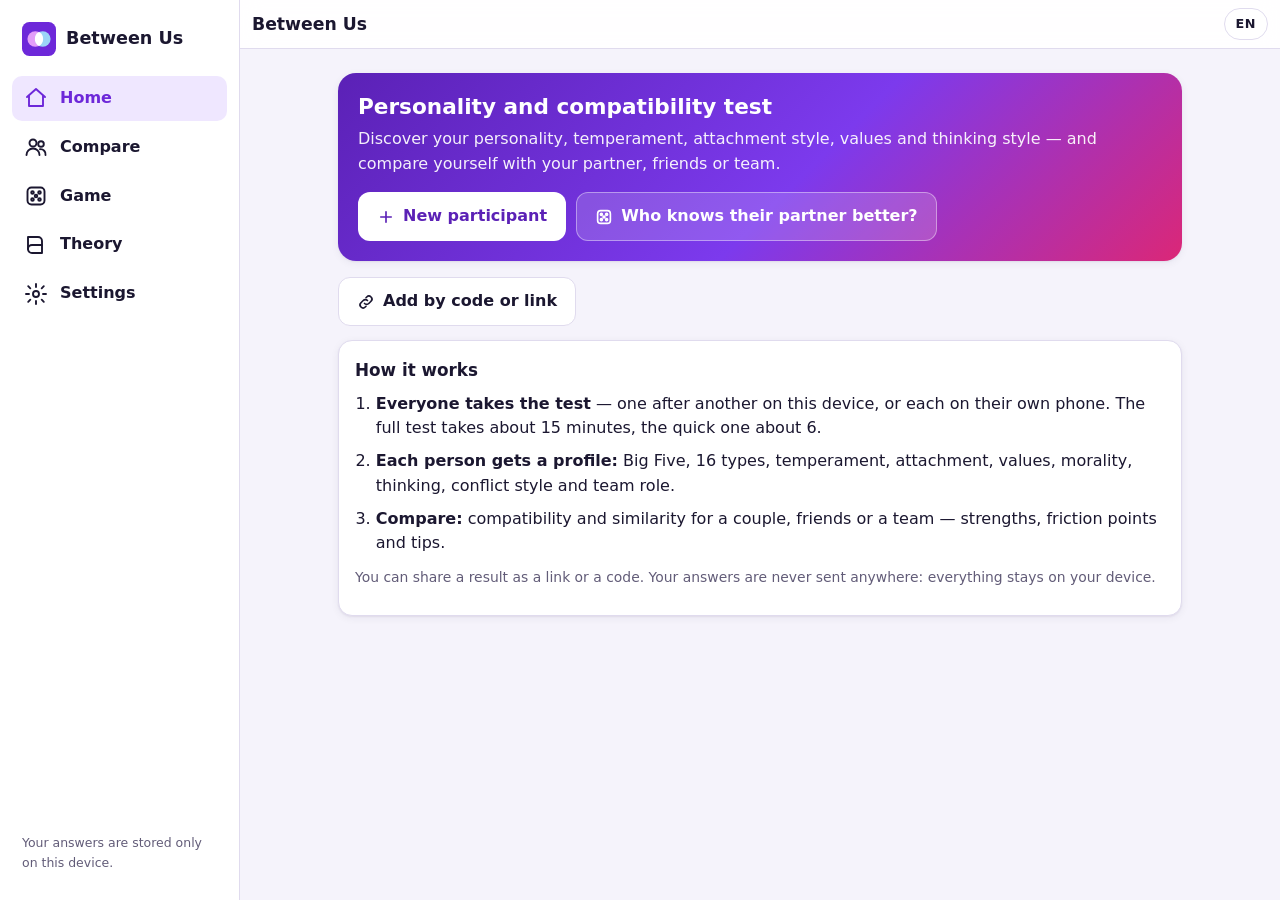
==== index.html @ 442cc82f "Сайт: 8b3381d" ====
<!doctype html>
<html lang="ru">
<head>
<meta charset="utf-8">
<meta name="viewport" content="width=device-width, initial-scale=1, viewport-fit=cover">
<title>Between Us</title>
<meta name="description" content="Personality and compatibility test: Big Five, 16 types, temperament, attachment, values, thinking style. Compare couples, friends and teams.">
<meta name="theme-color" content="#6d28d9">
<meta name="apple-mobile-web-app-capable" content="yes">
<meta name="mobile-web-app-capable" content="yes">
<meta name="apple-mobile-web-app-status-bar-style" content="default">
<meta name="apple-mobile-web-app-title" content="Between Us">
<link rel="manifest" href="manifest.webmanifest">
<link rel="icon" href="icons/icon.svg" type="image/svg+xml">
<link rel="apple-touch-icon" href="icons/apple-touch-icon.png">
<link rel="stylesheet" href="css/app.css?v=dc9acb20cf">
</head>
<body>
<div class="layout">
  <aside class="sidebar" id="sidebar"></aside>
  <div class="main">
    <header class="topbar">
      <button class="icon-btn" id="backBtn" aria-label="Back" hidden>
        <svg viewBox="0 0 24 24"><path d="M15 18l-6-6 6-6"/></svg>
      </button>
      <h1 class="topbar-title" id="title">Between Us</h1>
      <div class="topbar-extra" id="topExtra"></div>
      <button class="lang-btn" id="langBtn" aria-label="Language">··</button>
    </header>
    <main id="view" tabindex="-1"></main>
  </div>
</div>
<nav class="tabbar" id="tabbar"></nav>
<div class="modal" id="modal" hidden>
  <div class="modal-backdrop" data-close></div>
  <div class="modal-card" role="dialog" aria-modal="true">
    <button class="icon-btn modal-close" data-close aria-label="Close">
      <svg viewBox="0 0 24 24"><path d="M6 6l12 12M18 6L6 18"/></svg>
    </button>
    <div class="modal-body" id="modalBody"></div>
  </div>
</div>
<div class="toast" id="toast" role="status" hidden></div>
<script src="js/data.js?v=dc9acb20cf"></script>
<script src="js/engine.js?v=dc9acb20cf"></script>
<script src="js/game-data.js?v=dc9acb20cf"></script>
<script src="js/game.js?v=dc9acb20cf"></script>
<script src="js/strings.js?v=dc9acb20cf"></script>
<script src="js/i18n.js?v=dc9acb20cf"></script>
<script src="js/app.js?v=dc9acb20cf"></script>
</body>
</html>
---- css/app.css ----
:root {
  --bg: #f5f3fb;
  --surface: #ffffff;
  --surface-2: #efecf7;
  --text: #1b1730;
  --muted: #625c78;
  --border: #e0dbee;
  --primary: #6d28d9;
  --primary-2: #a78bfa;
  --primary-soft: #efe7ff;
  --accent: #db2777;
  --ok: #138a4b;
  --ok-soft: #ddf5e7;
  --bad: #c62828;
  --bad-soft: #fde4e4;
  --warn: #9a6400;
  --warn-soft: #fff4d6;
  --heat-l: 88%;
  --heat-bar: 44%;
  --shadow: 0 1px 2px rgba(30, 16, 60, .06), 0 2px 8px rgba(30, 16, 60, .06);
  --radius: 14px;
  --font: system-ui, -apple-system, "Segoe UI", Roboto, "Helvetica Neue", Arial, sans-serif;
  --fs: 16px;
  --sidebar-w: 240px;
  color-scheme: light;
}
:root[data-theme="dark"] {
  --bg: #110f19;
  --surface: #1b1826;
  --surface-2: #252136;
  --text: #ebe8f5;
  --muted: #a39dba;
  --border: #322d47;
  --primary: #a78bfa;
  --primary-2: #7c5cc8;
  --primary-soft: #2a2145;
  --accent: #f472b6;
  --ok: #3ccf7f;
  --ok-soft: #173826;
  --bad: #ff6b6b;
  --bad-soft: #3d1c1f;
  --warn: #f5c451;
  --warn-soft: #3a3016;
  --heat-l: 30%;
  --heat-bar: 55%;
  --shadow: 0 1px 2px rgba(0, 0, 0, .4);
  color-scheme: dark;
}
@media (prefers-color-scheme: dark) {
  :root:not([data-theme="light"]):not([data-theme="dark"]) {
    --bg: #110f19;
    --surface: #1b1826;
    --surface-2: #252136;
    --text: #ebe8f5;
    --muted: #a39dba;
    --border: #322d47;
    --primary: #a78bfa;
    --primary-2: #7c5cc8;
    --primary-soft: #2a2145;
    --accent: #f472b6;
    --ok: #3ccf7f;
    --ok-soft: #173826;
    --bad: #ff6b6b;
    --bad-soft: #3d1c1f;
    --warn: #f5c451;
    --warn-soft: #3a3016;
    --heat-l: 30%;
  --heat-bar: 55%;
    --shadow: 0 1px 2px rgba(0, 0, 0, .4);
    color-scheme: dark;
  }
}

* { box-sizing: border-box; }
[hidden] { display: none !important; }
html { -webkit-text-size-adjust: 100%; }
body { margin: 0; background: var(--bg); color: var(--text); font: 400 var(--fs)/1.55 var(--font); min-height: 100vh; }
a { color: var(--primary); }
button { font: inherit; color: inherit; }
svg { display: block; }
h2 { font-size: 1.25em; margin: 0 0 .6em; line-height: 1.3; }
h3 { font-size: 1.05em; margin: 1.2em 0 .5em; }
h4 { margin: .6em 0 .3em; font-size: .95em; }
p { margin: 0 0 .7em; }
ul, ol { margin: 0 0 .7em; padding-left: 1.25em; }
.muted { color: var(--muted); }
.small { font-size: .87em; }
.center { text-align: center; }
.nowrap { white-space: nowrap; }
.row { display: flex; gap: 10px; align-items: center; flex-wrap: wrap; }
.spacer { flex: 1; }
.note { font-size: .8em; color: var(--muted); margin: 12px 0 0; }
kbd { font: inherit; font-size: .85em; padding: 1px 6px; border: 1px solid var(--border); border-radius: 5px; background: var(--surface-2); }

/* ---------- layout ---------- */
.layout { display: flex; min-height: 100vh; }
.main { flex: 1; min-width: 0; display: flex; flex-direction: column; }
.sidebar { display: none; }
#view { flex: 1; padding: 16px 16px calc(84px + env(safe-area-inset-bottom)); max-width: 900px; width: 100%; margin: 0 auto; outline: none; }
.topbar {
  position: sticky; top: 0; z-index: 20; display: flex; align-items: center; gap: 8px;
  padding: calc(8px + env(safe-area-inset-top)) 12px 8px;
  background: color-mix(in srgb, var(--surface) 92%, transparent);
  backdrop-filter: blur(10px); -webkit-backdrop-filter: blur(10px); border-bottom: 1px solid var(--border);
}
.topbar-title { flex: 1; font-size: 1.08em; font-weight: 650; margin: 0; white-space: nowrap; overflow: hidden; text-overflow: ellipsis; }
.topbar-extra { display: flex; align-items: center; gap: 8px; }
.counter { font-variant-numeric: tabular-nums; font-weight: 700; padding: 4px 10px; border-radius: 999px; background: var(--surface-2); font-size: .88em; }
.icon-btn { width: 40px; height: 40px; border: 0; border-radius: 10px; background: transparent; cursor: pointer; display: inline-flex; align-items: center; justify-content: center; flex: none; }
.icon-btn:hover { background: var(--surface-2); }
.icon-btn svg { width: 22px; height: 22px; fill: none; stroke: currentColor; stroke-width: 2.2; stroke-linecap: round; stroke-linejoin: round; }

.tabbar {
  position: fixed; left: 0; right: 0; bottom: 0; z-index: 30; display: flex; justify-content: space-around;
  background: var(--surface); border-top: 1px solid var(--border); padding: 6px 4px calc(6px + env(safe-area-inset-bottom));
}
.tab { flex: 1; display: flex; flex-direction: column; align-items: center; gap: 2px; text-decoration: none; color: var(--muted); font-size: .7em; font-weight: 600; padding: 4px 0; border-radius: 10px; }
.tab svg, .side-link svg { width: 24px; height: 24px; fill: none; stroke: currentColor; stroke-width: 1.9; stroke-linecap: round; stroke-linejoin: round; }
.tab.active { color: var(--primary); }
@media (min-width: 900px) {
  .tabbar { display: none; }
  .sidebar {
    display: flex; flex-direction: column; gap: 4px; position: sticky; top: 0; height: 100vh; width: var(--sidebar-w); flex: none;
    padding: 18px 12px; background: var(--surface); border-right: 1px solid var(--border);
  }
  .side-brand { display: flex; align-items: center; gap: 10px; font-weight: 800; font-size: 1.1em; padding: 4px 10px 16px; }
  .side-brand img { width: 34px; height: 34px; }
  .side-link { display: flex; align-items: center; gap: 12px; padding: 10px 12px; border-radius: 10px; color: var(--text); text-decoration: none; font-weight: 550; }
  .side-link:hover { background: var(--surface-2); }
  .side-link.active { background: var(--primary-soft); color: var(--primary); }
  .side-foot { margin-top: auto; padding: 10px; font-size: .78em; color: var(--muted); }
  #view { padding: 24px 28px 40px; }
}

/* ---------- basic blocks ---------- */
.card { background: var(--surface); border: 1px solid var(--border); border-radius: var(--radius); padding: 16px; box-shadow: var(--shadow); margin-bottom: 14px; }
.card-h { margin: 0 0 12px; font-size: 1.1em; }
.sub-h { margin: 0 0 .4em; }
.grid { display: grid; gap: 12px; grid-template-columns: repeat(auto-fill, minmax(220px, 1fr)); margin-bottom: 14px; }
.tile { display: flex; gap: 12px; align-items: center; padding: 14px; text-decoration: none; color: var(--text); background: var(--surface); border: 1px solid var(--border); border-radius: var(--radius); box-shadow: var(--shadow); }
.tile:hover { border-color: var(--primary); }
.tile-main { display: flex; flex-direction: column; gap: 2px; min-width: 0; }
.list { display: flex; flex-direction: column; background: var(--surface); border: 1px solid var(--border); border-radius: var(--radius); overflow: hidden; box-shadow: var(--shadow); }
.list-item { display: flex; gap: 12px; align-items: center; padding: 12px 14px; text-decoration: none; color: var(--text); border-bottom: 1px solid var(--border); }
.list-item:last-child { border-bottom: 0; }
.list-item:hover { background: var(--surface-2); }
.li-main { flex: 1; min-width: 0; display: flex; flex-direction: column; }
.li-title { font-weight: 650; }
.li-sub { font-size: .86em; color: var(--muted); }
.chev { width: 18px; height: 18px; fill: none; stroke: var(--muted); stroke-width: 2.2; flex: none; }
.ava {
  width: 36px; height: 36px; border-radius: 50%; color: #fff; font-weight: 800; display: inline-flex; align-items: center; justify-content: center;
  flex: none; font-size: .95em; vertical-align: middle;
}
.ava.big { width: 54px; height: 54px; font-size: 1.4em; box-shadow: 0 0 0 3px rgba(255, 255, 255, .5); }
.badge { display: inline-block; padding: 1px 8px; border-radius: 99px; font-size: .78em; font-weight: 700; background: var(--surface-2); color: var(--muted); }
.badge.ok { background: var(--ok-soft); color: var(--ok); }
.badge.warn { background: var(--warn-soft); color: var(--warn); }
.chip { display: inline-flex; align-items: center; gap: 6px; padding: 4px 11px; border-radius: 99px; font-size: .85em; font-weight: 600; background: rgba(255, 255, 255, .18); color: inherit; }
.chips { display: flex; gap: 6px; flex-wrap: wrap; margin-top: 12px; }

.hero { background: linear-gradient(135deg, #5b21b6, #7c3aed 55%, #db2777); color: #fff; border-radius: 18px; padding: 20px; margin-bottom: 16px; box-shadow: var(--shadow); }
.hero h2 { margin: 0 0 6px; font-size: 1.35em; }
.hero p { margin: 0; opacity: .93; }
.hero .kicker { opacity: .85; font-weight: 700; font-size: .85em; text-transform: uppercase; letter-spacing: .05em; }
.hero.person { background: linear-gradient(135deg, color-mix(in srgb, var(--pc) 88%, #000), var(--pc) 60%, color-mix(in srgb, var(--pc) 60%, #db2777)); }
.hero .code { font-variant-numeric: tabular-nums; letter-spacing: .04em; background: rgba(255, 255, 255, .2); padding: 0 8px; border-radius: 8px; }
.hero-actions { display: flex; gap: 10px; flex-wrap: wrap; margin-top: 16px; }

.btn {
  display: inline-flex; align-items: center; justify-content: center; gap: 8px; border: 1px solid transparent; cursor: pointer;
  padding: 11px 18px; border-radius: 12px; font-weight: 650; background: var(--primary); color: #fff; text-decoration: none;
}
:root[data-theme="dark"] .btn:not(.secondary):not(.ghost):not(.light):not(.ghost-light):not(.danger) { color: #160b33; }
@media (prefers-color-scheme: dark) { :root:not([data-theme="light"]) .btn:not(.secondary):not(.ghost):not(.light):not(.ghost-light):not(.danger) { color: #160b33; } }
.btn svg { width: 18px; height: 18px; fill: none; stroke: currentColor; stroke-width: 2.2; stroke-linecap: round; stroke-linejoin: round; }
.btn:hover { filter: brightness(1.06); }
.btn.secondary { background: var(--surface); color: var(--text); border-color: var(--border); }
.btn.ghost { background: transparent; color: var(--primary); }
.btn.light { background: #fff; color: #5b21b6; }
.btn.ghost-light { background: rgba(255, 255, 255, .16); color: #fff; border-color: rgba(255, 255, 255, .4); }
.btn.danger { background: var(--surface); color: var(--bad); border-color: var(--border); }
.btn.block { width: 100%; }
.btn:disabled { opacity: .5; cursor: default; }
.progress { height: 8px; background: var(--surface-2); border-radius: 99px; overflow: hidden; margin-bottom: 14px; }
.progress > i { display: block; height: 100%; background: var(--primary); border-radius: 99px; transition: width .25s; }

.seg { display: inline-flex; border: 1px solid var(--border); border-radius: 10px; overflow: hidden; flex-wrap: wrap; }
.seg button { border: 0; background: var(--surface); padding: 7px 12px; cursor: pointer; font-weight: 600; font-size: .9em; }
.seg button.on { background: var(--primary); color: #fff; }
:root[data-theme="dark"] .seg button.on { color: #160b33; }
@media (prefers-color-scheme: dark) { :root:not([data-theme="light"]) .seg button.on { color: #160b33; } }
.setting { display: flex; align-items: center; gap: 12px; padding: 12px 0; border-bottom: 1px solid var(--border); flex-wrap: wrap; }
.setting:last-child { border-bottom: 0; }
.setting .label { flex: 1; min-width: 160px; }
.empty { text-align: center; color: var(--muted); padding: 30px 14px; }
.big-ico { width: 48px; height: 48px; margin: 0 auto 10px; fill: none; stroke: currentColor; stroke-width: 1.6; }

/* ---------- forms ---------- */
.lbl { display: block; font-weight: 650; font-size: .9em; margin: 10px 0 6px; }
.lbl:first-child { margin-top: 0; }
.input { width: 100%; padding: 11px 13px; border-radius: 12px; border: 1px solid var(--border); background: var(--surface); color: var(--text); font: inherit; }
.input:focus { outline: 2px solid var(--primary); outline-offset: 0; border-color: transparent; }
textarea.input { resize: vertical; font-size: .9em; }
.code-ta { font-family: ui-monospace, SFMono-Regular, Menlo, Consolas, monospace; word-break: break-all; }
.copy { display: flex; gap: 8px; align-items: flex-start; }
.copy .input { flex: 1; min-width: 0; }
.swatches { display: flex; gap: 10px; flex-wrap: wrap; }
.sw { width: 34px; height: 34px; border-radius: 50%; border: 3px solid transparent; cursor: pointer; padding: 0; }
.sw.on { box-shadow: 0 0 0 2px var(--surface), 0 0 0 4px var(--text); }
.mods { display: flex; flex-direction: column; gap: 8px; margin-top: 12px; }
.chk { display: flex; gap: 12px; align-items: center; padding: 10px 12px; border: 1px solid var(--border); border-radius: 12px; cursor: pointer; }
.chk:hover { border-color: var(--primary); }
.chk input { width: 20px; height: 20px; accent-color: var(--primary); flex: none; }
.chk.req { opacity: .85; cursor: default; }
.steps { padding-left: 1.3em; }
.steps li { margin-bottom: .5em; }

/* ---------- questionnaire ---------- */
.intro-card { text-align: center; padding: 26px 18px; }
.intro-card .kicker { color: var(--muted); font-weight: 700; font-size: .82em; text-transform: uppercase; letter-spacing: .06em; margin-bottom: 4px; }
.intro-card h2 { font-size: 1.5em; margin-bottom: 4px; }
.intro-card .btn.block { margin-top: 8px; }
.q-wrap { max-width: 620px; margin: 0 auto; }
.q-meta { display: flex; justify-content: space-between; color: var(--muted); font-size: .85em; font-weight: 600; margin-bottom: 8px; }
.q-card { padding: 22px 18px; min-height: 150px; display: flex; flex-direction: column; justify-content: center; }
.q-prompt { color: var(--muted); font-size: .88em; margin-bottom: 8px; }
.q-text { font-size: 1.25em; font-weight: 650; line-height: 1.35; }
.ans { display: flex; flex-direction: column; gap: 8px; }
.ans button {
  display: flex; align-items: center; gap: 12px; padding: 13px 14px; border-radius: 12px; cursor: pointer; text-align: left;
  border: 1.5px solid var(--border); background: var(--surface); font-weight: 600; transition: background .12s, border-color .12s;
}
.ans button:hover { border-color: var(--primary); }
.ans button.on { border-color: var(--primary); background: var(--primary-soft); }
.ak { width: 26px; height: 26px; border-radius: 8px; background: var(--surface-2); display: inline-flex; align-items: center; justify-content: center; font-size: .82em; color: var(--muted); flex: none; }
.ans button.on .ak { background: var(--primary); color: #fff; }
.q-nav { display: flex; align-items: center; margin-top: 10px; }

/* ---------- report ---------- */
.toolbar { margin-bottom: 14px; }
.done-card { display: flex; gap: 12px; align-items: flex-start; background: var(--ok-soft); border-color: transparent; }
.done-card.warn { background: var(--warn-soft); }
.done-card > svg { width: 26px; height: 26px; flex: none; fill: none; stroke: var(--ok); stroke-width: 2.4; stroke-linecap: round; stroke-linejoin: round; }
.done-card.warn > svg { stroke: var(--warn); }
.srow { display: grid; grid-template-columns: minmax(110px, 38%) 1fr 34px; gap: 10px; align-items: center; margin: 6px 0; }
.srow .sl { font-size: .9em; line-height: 1.25; min-width: 0; overflow-wrap: anywhere; hyphens: auto; }
.srow .sl small { display: block; color: var(--muted); font-size: .82em; }
.srow .sl:empty { display: none; }
.srow:has(.sl:empty) { grid-template-columns: 1fr 34px; }
.srow .sv { font-variant-numeric: tabular-nums; font-weight: 700; font-size: .85em; color: var(--muted); text-align: right; }
.track { position: relative; height: 10px; background: var(--surface-2); border-radius: 99px; }
.track > i { position: absolute; left: 0; top: 0; bottom: 0; border-radius: 99px; }
.track.multi { height: 12px; }
.track .mid { position: absolute; left: 50%; top: -3px; bottom: -3px; width: 2px; background: var(--border); }
.track .dot { position: absolute; top: 50%; width: 16px; height: 16px; border-radius: 50%; transform: translate(-50%, -50%); border: 2px solid var(--surface); box-shadow: 0 1px 3px rgba(0, 0, 0, .25); }
.dom { padding: 10px 0 12px; border-bottom: 1px solid var(--border); }
.dom:last-of-type { border-bottom: 0; }
.dom-h { display: flex; gap: 8px; align-items: baseline; flex-wrap: wrap; }
.dom-h .lvl { margin-left: auto; font-size: .8em; font-weight: 700; color: var(--primary); }
.dom p { margin: 4px 0 6px; }
.asp { padding-left: 12px; border-left: 2px solid var(--surface-2); }
.asp .srow { margin: 3px 0; }
.asp .sl { font-size: .84em; }
.asp .track { height: 6px; }
.tight { margin: 4px 0 0; }
.tight li { margin-bottom: .25em; }
.tcode { display: flex; gap: 8px; margin-bottom: 12px; }
.tl { flex: 1; max-width: 76px; text-align: center; background: var(--primary-soft); color: var(--primary); border-radius: 12px; padding: 8px 4px; }
.tl b { display: block; font-size: 1.7em; line-height: 1.1; }
.tl small { font-weight: 700; font-size: .78em; }
.pm { display: grid; grid-template-columns: 1fr 1fr; gap: 12px; }
.pm h4 { margin-top: 0; }
@media (max-width: 520px) { .pm { grid-template-columns: 1fr; } }
.letters { margin: 6px 0 10px; display: flex; flex-direction: column; gap: 3px; }
.split { display: grid; grid-template-columns: minmax(220px, 300px) 1fr; gap: 18px; align-items: start; }
@media (max-width: 640px) { .split { grid-template-columns: 1fr; } .split > svg { max-width: 320px; margin: 0 auto; } }
.tops { padding-left: 1.3em; }
.tip { display: flex; gap: 8px; align-items: flex-start; }
.tip svg { width: 18px; height: 18px; flex: none; margin-top: 2px; fill: none; stroke: var(--warn); stroke-width: 2; stroke-linecap: round; stroke-linejoin: round; }
.risk { padding: 10px 12px; border-radius: 12px; margin-top: 10px; font-size: .92em; background: var(--surface-2); }
.risk.ok { background: var(--ok-soft); } .risk.warn { background: var(--warn-soft); } .risk.bad { background: var(--bad-soft); }

/* charts */
.map { width: 100%; height: auto; max-width: 340px; }
.map-bg { fill: var(--surface-2); }
.map-ax { stroke: var(--border); stroke-width: 1.5; }
.map-q { fill: var(--muted); font-size: 11px; font-weight: 700; }
.map-a { fill: var(--muted); font-size: 10.5px; }
.map-pt { stroke: var(--surface); stroke-width: 2.5; }
.map-l { fill: var(--text); font-size: 11.5px; font-weight: 700; paint-order: stroke; stroke: var(--surface-2); stroke-width: 3px; stroke-linejoin: round; }
.maps { display: grid; grid-template-columns: repeat(auto-fit, minmax(240px, 1fr)); gap: 14px; justify-items: center; }
.radar { width: 100%; height: auto; max-width: 460px; display: block; margin: 0 auto; }
.rd-ring { fill: none; stroke: var(--border); stroke-width: 1; }
.rd-ax { stroke: var(--border); stroke-width: 1; }
.rd-l { fill: var(--muted); font-size: 16px; font-weight: 600; }
.rd-s { fill-opacity: .16; stroke-width: 2.5; stroke-linejoin: round; }
.legend { display: flex; gap: 14px; flex-wrap: wrap; font-size: .86em; margin-bottom: 6px; }
.legend span { display: inline-flex; align-items: center; gap: 6px; font-weight: 600; }
.legend i { width: 12px; height: 12px; border-radius: 50%; display: inline-block; }
details summary { cursor: pointer; color: var(--primary); font-weight: 650; margin: 10px 0 4px; font-size: .92em; }

/* pair / group */
.ctx-row { margin-bottom: 14px; }
.pair-head .duo { display: flex; align-items: center; justify-content: center; gap: 10px; margin-bottom: 10px; }
.pair-head .amp { font-size: 1.6em; font-weight: 800; color: var(--muted); }
.rings { display: flex; justify-content: center; gap: 22px; flex-wrap: wrap; margin-bottom: 10px; }
.ring { width: 140px; text-align: center; }
.ring svg { width: 120px; height: 120px; margin: 0 auto; }
.ring-bg { fill: none; stroke: var(--surface-2); stroke-width: 10; }
.ring-fg { fill: none; stroke-width: 10; stroke-linecap: round; transition: stroke-dasharray .5s; }
.ring-v { fill: var(--text); font-size: 22px; font-weight: 800; }
.ring-l { font-size: .85em; font-weight: 650; color: var(--muted); }
.part { margin-bottom: 4px; }
.part .track { height: 9px; }
.part-h { margin: -2px 0 8px; }
.ins { list-style: none; padding: 0; margin: 0; display: flex; flex-direction: column; gap: 8px; }
.ins li { display: flex; gap: 10px; align-items: flex-start; padding: 10px 12px; border-radius: 12px; background: var(--surface-2); }
.ins svg { width: 20px; height: 20px; flex: none; margin-top: 1px; fill: none; stroke-width: 2.2; stroke-linecap: round; stroke-linejoin: round; }
.ins.plus li { background: var(--ok-soft); } .ins.plus svg { stroke: var(--ok); }
.ins.minus li { background: var(--bad-soft); } .ins.minus svg { stroke: var(--bad); }
.ins.tip li { background: var(--warn-soft); } .ins.tip svg { stroke: var(--warn); }
.tbl { overflow-x: auto; }
.tbl table { border-collapse: collapse; width: 100%; font-size: .9em; }
.tbl th, .tbl td { border-bottom: 1px solid var(--border); padding: 8px 6px; text-align: left; vertical-align: middle; }
.tbl th { font-weight: 700; white-space: nowrap; }
.cmp-t { table-layout: fixed; }
.cmp-t td, .cmp-t th { overflow-wrap: break-word; hyphens: auto; white-space: normal; }
.cmp-t tr > :first-child { width: 32%; }
.tbl th .ava, .tbl td .ava { width: 26px; height: 26px; font-size: .8em; margin-right: 4px; }
table.heat { width: auto; }
table.heat td, table.heat th { border: 0; padding: 3px; text-align: center; }
table.heat th.hn { text-align: left; display: flex; align-items: center; gap: 6px; white-space: nowrap; max-width: 150px; overflow: hidden; text-overflow: ellipsis; }
table.heat td a { display: flex; align-items: center; justify-content: center; width: 46px; height: 40px; border-radius: 10px; color: var(--text); font-weight: 800; text-decoration: none; font-variant-numeric: tabular-nums; }
table.heat td a:hover { outline: 2px solid var(--primary); }
table.heat td.self .ava { opacity: .35; }
.hl .tile b { font-size: 1.02em; }
.books li { margin-bottom: .45em; }

/* ---------- modal / toast ---------- */
.modal { position: fixed; inset: 0; z-index: 50; display: flex; align-items: flex-end; justify-content: center; }
.modal-backdrop { position: absolute; inset: 0; background: rgba(12, 8, 24, .5); }
.modal-card {
  position: relative; background: var(--surface); width: 100%; max-width: 600px; max-height: 88vh; overflow: auto;
  border-radius: 18px 18px 0 0; padding: 18px 18px calc(18px + env(safe-area-inset-bottom)); box-shadow: 0 10px 40px rgba(0, 0, 0, .3);
}
.modal-card h2 { padding-right: 36px; }
.modal-close { position: absolute; top: 8px; right: 8px; }
@media (min-width: 700px) { .modal { align-items: center; } .modal-card { border-radius: 18px; } }
.toast {
  position: fixed; left: 50%; bottom: calc(86px + env(safe-area-inset-bottom)); transform: translateX(-50%); z-index: 60;
  background: var(--text); color: var(--bg); padding: 10px 16px; border-radius: 12px; font-weight: 600; font-size: .9em; box-shadow: var(--shadow);
  max-width: calc(100% - 32px);
}
@media (min-width: 900px) { .toast { bottom: 28px; } }

/* ---------- game ---------- */
.game-hero { background: linear-gradient(135deg, #be185d, #db2777 50%, #7c3aed); }
.gopts { margin-bottom: 4px; }
.gopts.guess button.on { border-color: var(--accent); background: color-mix(in srgb, var(--accent) 14%, var(--surface)); }
.gopts.guess button.on .ak { background: var(--accent); }
.g-sub { display: flex; align-items: center; gap: 10px; margin: 14px 0 8px; font-weight: 600; }
.g-sub .ava { width: 28px; height: 28px; font-size: .8em; }
.duo { display: flex; align-items: center; justify-content: center; gap: 10px; margin-bottom: 10px; }
.duo-s { display: inline-flex; flex: none; }
.duo-s .ava { width: 30px; height: 30px; font-size: .8em; border: 2px solid var(--surface); }
.duo-s .ava + .ava { margin-left: -10px; }
.tchip { border: 1px solid var(--border); background: var(--surface); border-radius: 99px; padding: 6px 12px; font-size: .88em; font-weight: 600; cursor: pointer; color: var(--text); }
.tchip.on { background: var(--primary-soft); border-color: var(--primary); color: var(--primary); }
.pick-names { margin-top: 10px; }
.inline-ico { display: inline-block; width: 20px; height: 20px; vertical-align: -4px; margin-right: 6px; fill: none; stroke: var(--accent); stroke-width: 2; stroke-linecap: round; stroke-linejoin: round; }
.glist { display: flex; flex-direction: column; gap: 10px; margin-top: 12px; }
.gi { padding: 10px 12px; border-radius: 12px; background: var(--surface-2); }
.gq { display: flex; flex-direction: column; gap: 2px; margin-bottom: 6px; }
.gq .badge { align-self: flex-start; margin-top: 2px; }
.gr { display: flex; gap: 8px; align-items: center; font-size: .9em; margin-top: 4px; }
.gr .ava { width: 24px; height: 24px; font-size: .75em; }
.gr .pass, .gr .fail { font-weight: 800; margin-left: 4px; }
.pass { color: var(--ok); }
.fail { color: var(--bad); }
.q-card.g-card { min-height: 0; padding: 16px 18px; }
.gopts button { padding: 10px 14px; }
.lang-btn {
  border: 1px solid var(--border); background: var(--surface); border-radius: 999px; padding: 5px 11px; min-width: 44px;
  font-weight: 700; font-size: .8em; cursor: pointer; letter-spacing: .04em; color: var(--text);
}
.lang-btn:hover { border-color: var(--primary); }
.lang-item { border: 0; background: none; width: 100%; text-align: left; cursor: pointer; font: inherit; }
.lang-item.on .li-title { color: var(--primary); }
.gt th { white-space: normal; vertical-align: bottom; font-size: .85em; }
.gt td:not(:first-child), .gt th:not(:first-child) { text-align: center; white-space: nowrap; }
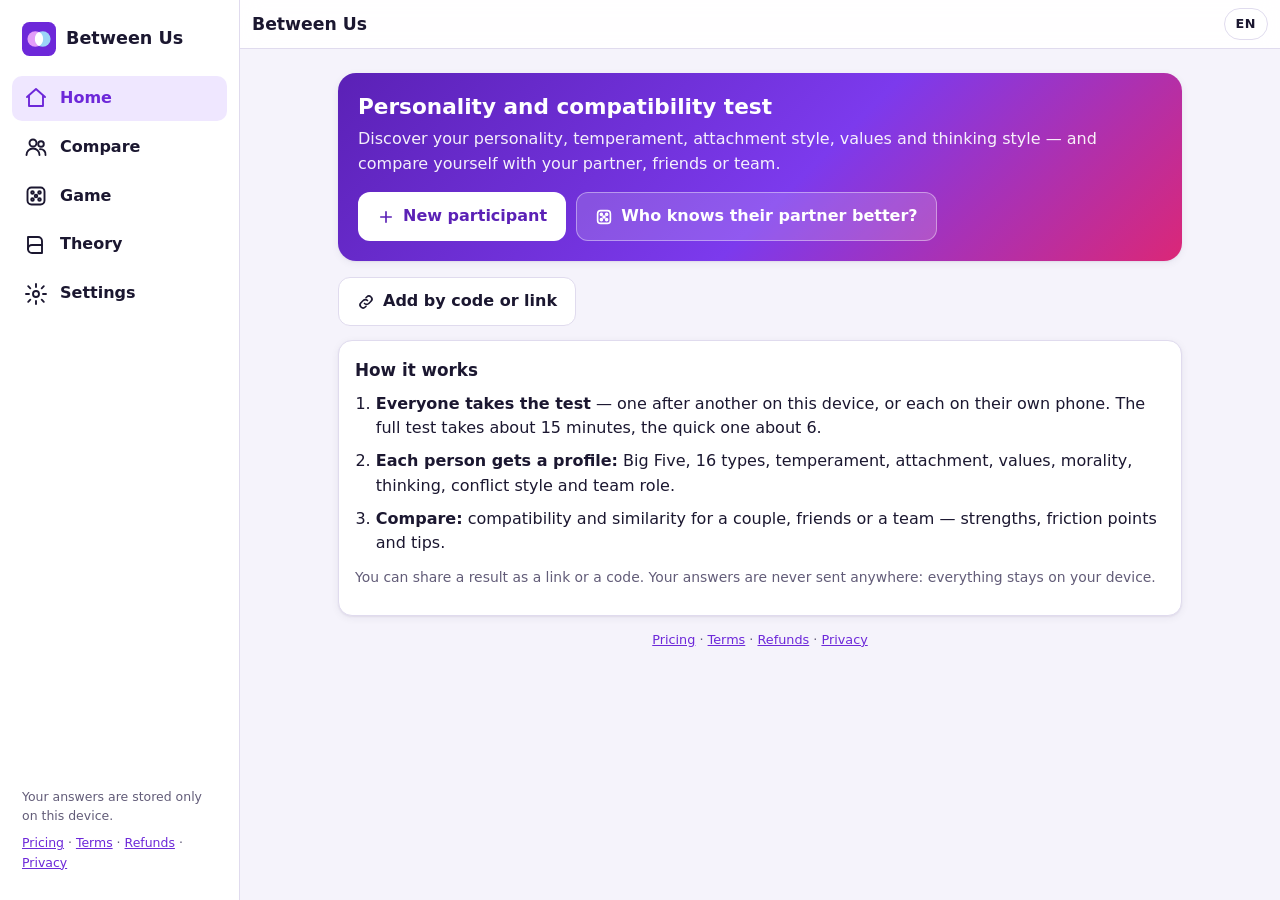
==== commit d1be3ab6: "Сайт: 60262d2" ====
--- a/index.html
+++ b/index.html
@@ -13,7 +13,7 @@
 <link rel="manifest" href="manifest.webmanifest">
 <link rel="icon" href="icons/icon.svg" type="image/svg+xml">
 <link rel="apple-touch-icon" href="icons/apple-touch-icon.png">
-<link rel="stylesheet" href="css/app.css?v=dc9acb20cf">
+<link rel="stylesheet" href="css/app.css?v=569f8422be">
 </head>
 <body>
 <div class="layout">
@@ -41,12 +41,12 @@
   </div>
 </div>
 <div class="toast" id="toast" role="status" hidden></div>
-<script src="js/data.js?v=dc9acb20cf"></script>
-<script src="js/engine.js?v=dc9acb20cf"></script>
-<script src="js/game-data.js?v=dc9acb20cf"></script>
-<script src="js/game.js?v=dc9acb20cf"></script>
-<script src="js/strings.js?v=dc9acb20cf"></script>
-<script src="js/i18n.js?v=dc9acb20cf"></script>
-<script src="js/app.js?v=dc9acb20cf"></script>
+<script src="js/data.js?v=569f8422be"></script>
+<script src="js/engine.js?v=569f8422be"></script>
+<script src="js/game-data.js?v=569f8422be"></script>
+<script src="js/game.js?v=569f8422be"></script>
+<script src="js/strings.js?v=569f8422be"></script>
+<script src="js/i18n.js?v=569f8422be"></script>
+<script src="js/app.js?v=569f8422be"></script>
 </body>
 </html>
--- a/css/app.css
+++ b/css/app.css
@@ -129,6 +129,7 @@
   .side-link:hover { background: var(--surface-2); }
   .side-link.active { background: var(--primary-soft); color: var(--primary); }
   .side-foot { margin-top: auto; padding: 10px; font-size: .78em; color: var(--muted); }
+  .side-foot .legal-links { margin: 8px 0 0; }
   #view { padding: 24px 28px 40px; }
 }
 
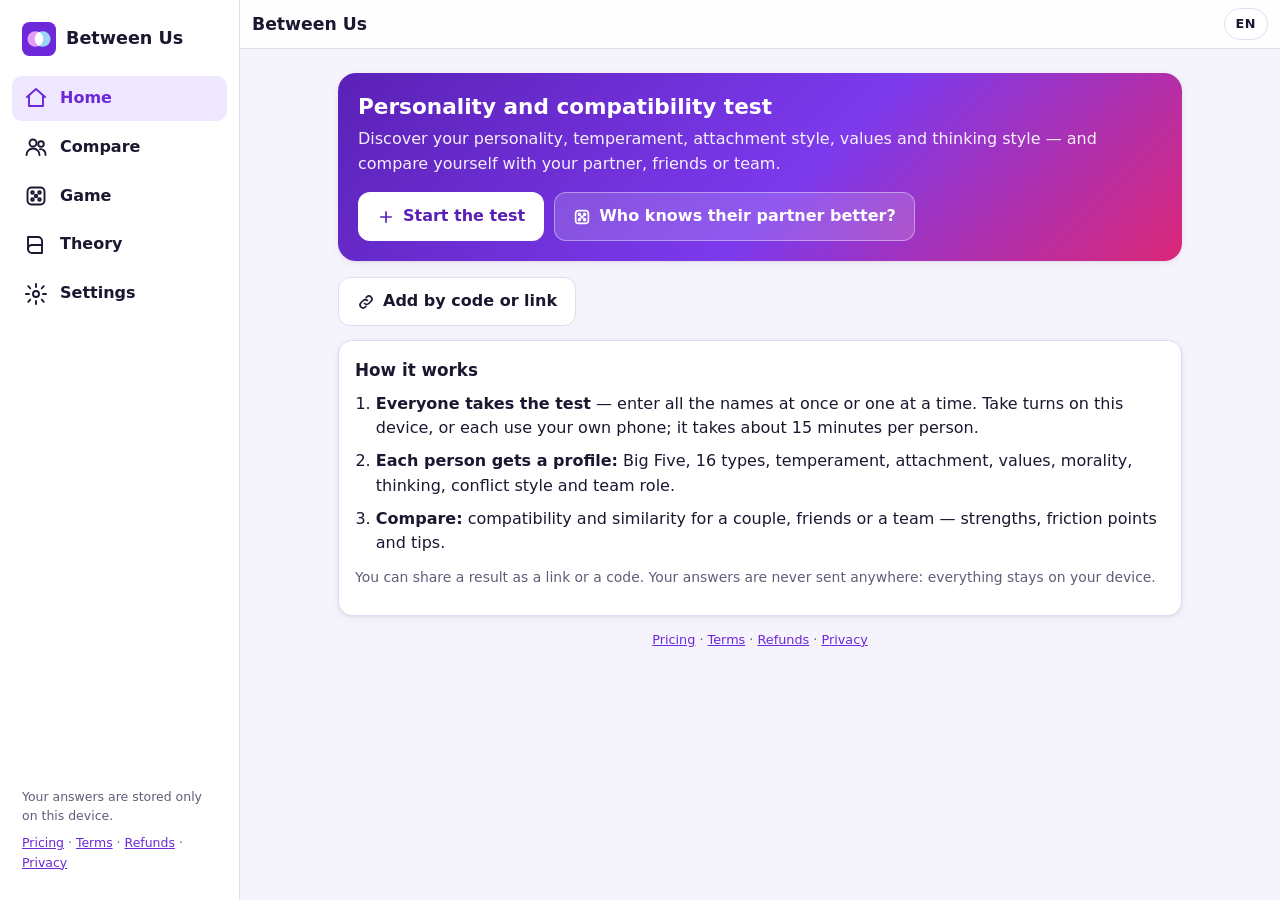
==== commit 498a0887: "Сайт: d2de35b" ====
--- a/index.html
+++ b/index.html
@@ -13,7 +13,7 @@
 <link rel="manifest" href="manifest.webmanifest">
 <link rel="icon" href="icons/icon.svg" type="image/svg+xml">
 <link rel="apple-touch-icon" href="icons/apple-touch-icon.png">
-<link rel="stylesheet" href="css/app.css?v=569f8422be">
+<link rel="stylesheet" href="css/app.css?v=c930b6f089">
 </head>
 <body>
 <div class="layout">
@@ -41,12 +41,13 @@
   </div>
 </div>
 <div class="toast" id="toast" role="status" hidden></div>
-<script src="js/data.js?v=569f8422be"></script>
-<script src="js/engine.js?v=569f8422be"></script>
-<script src="js/game-data.js?v=569f8422be"></script>
-<script src="js/game.js?v=569f8422be"></script>
-<script src="js/strings.js?v=569f8422be"></script>
-<script src="js/i18n.js?v=569f8422be"></script>
-<script src="js/app.js?v=569f8422be"></script>
+<script src="js/data.js?v=c930b6f089"></script>
+<script src="js/engine.js?v=c930b6f089"></script>
+<script src="js/game-data.js?v=c930b6f089"></script>
+<script src="js/game.js?v=c930b6f089"></script>
+<script src="js/strings.js?v=c930b6f089"></script>
+<script src="js/i18n.js?v=c930b6f089"></script>
+<script src="js/pay.js?v=c930b6f089"></script>
+<script src="js/app.js?v=c930b6f089"></script>
 </body>
 </html>
--- a/css/app.css
+++ b/css/app.css
@@ -237,6 +237,24 @@
 .ak { width: 26px; height: 26px; border-radius: 8px; background: var(--surface-2); display: inline-flex; align-items: center; justify-content: center; font-size: .82em; color: var(--muted); flex: none; }
 .ans button.on .ak { background: var(--primary); color: #fff; }
 .q-nav { display: flex; align-items: center; margin-top: 10px; }
+/* 7-point scale: a compact list on phones, one row of options on wider screens */
+.ans.scale7 button { padding: 10px 14px; }
+@media (min-width: 640px) {
+  .ans.scale7 { display: grid; grid-template-columns: repeat(7, 1fr); gap: 6px; }
+  .ans.scale7 button { flex-direction: column; justify-content: flex-start; gap: 6px; padding: 10px 4px; text-align: center; font-size: .82em; line-height: 1.2; hyphens: auto; }
+}
+
+/* who takes the test */
+.names { display: flex; flex-direction: column; gap: 8px; margin: 12px 0 6px; }
+.name-row { display: flex; gap: 10px; align-items: center; }
+.name-row .input { flex: 1; min-width: 0; }
+.name-row .ava { flex: none; }
+.icon-btn { padding: 8px 12px; font-size: 1.3em; line-height: 1; color: var(--muted); }
+.test-info { display: flex; gap: 12px; align-items: flex-start; }
+.test-info > svg { width: 22px; height: 22px; flex: none; margin-top: 2px; fill: none; stroke: var(--ok); stroke-width: 2.4; stroke-linecap: round; stroke-linejoin: round; }
+.next-saved { display: inline-flex; gap: 6px; align-items: center; color: var(--ok); font-weight: 650; margin: 0 0 12px; }
+.next-saved svg { width: 18px; height: 18px; fill: none; stroke: currentColor; stroke-width: 2.6; stroke-linecap: round; stroke-linejoin: round; }
+.intro-card .duo { display: flex; justify-content: center; margin-bottom: 10px; }
 
 /* ---------- report ---------- */
 .toolbar { margin-bottom: 14px; }
@@ -300,6 +318,23 @@
 .legend span { display: inline-flex; align-items: center; gap: 6px; font-weight: 600; }
 .legend i { width: 12px; height: 12px; border-radius: 50%; display: inline-block; }
 details summary { cursor: pointer; color: var(--primary); font-weight: 650; margin: 10px 0 4px; font-size: .92em; }
+/* collapsible report sections */
+details.fold { padding: 0; }
+details.fold > summary { list-style: none; display: flex; align-items: center; gap: 10px; padding: 14px 16px; margin: 0; color: var(--text); font-size: 1em; font-weight: 400; }
+details.fold > summary::-webkit-details-marker { display: none; }
+details.fold > summary:hover .card-h { color: var(--primary); }
+.fold-t { flex: 1; min-width: 0; display: flex; flex-direction: column; gap: 2px; }
+.fold-t .card-h { margin: 0; font-weight: 700; }
+.fold-sub { font-size: .88em; color: var(--muted); }
+.fold-sub b { color: var(--text); }
+.fold-ic { width: 20px; height: 20px; flex: none; fill: none; stroke: var(--muted); stroke-width: 2.2; stroke-linecap: round; stroke-linejoin: round; transform: rotate(90deg); transition: transform .15s; }
+details.fold[open] > summary .fold-ic { transform: rotate(-90deg); }
+.fold-b { padding: 0 16px 16px; }
+.main-card .card-h { display: flex; align-items: center; gap: 8px; }
+.main-card .card-h svg { width: 20px; height: 20px; flex: none; fill: none; stroke: var(--warn); stroke-width: 2.2; stroke-linecap: round; stroke-linejoin: round; }
+.sum { margin: 0; padding-left: 1.1em; display: flex; flex-direction: column; gap: 7px; }
+.sum b { font-weight: 700; }
+.scale-line { color: var(--muted); margin: 6px 0 0; }
 
 /* pair / group */
 .ctx-row { margin-bottom: 14px; }
@@ -321,6 +356,14 @@
 .ins.plus li { background: var(--ok-soft); } .ins.plus svg { stroke: var(--ok); }
 .ins.minus li { background: var(--bad-soft); } .ins.minus svg { stroke: var(--bad); }
 .ins.tip li { background: var(--warn-soft); } .ins.tip svg { stroke: var(--warn); }
+
+/* full version: the card in place of paid sections, the price in the buy window */
+.lock-card { border: 2px solid var(--primary-soft); }
+.lock-card .card-h { display: flex; align-items: center; gap: 8px; }
+.lock-card .card-h svg, .inline-ic { width: 18px; height: 18px; flex: none; fill: none; stroke: var(--primary); stroke-width: 2.2; stroke-linecap: round; stroke-linejoin: round; }
+.inline-ic { display: inline-block; vertical-align: -3px; margin-right: 6px; }
+.price-big { font-size: 2em; font-weight: 700; margin: 0; }
+#modalBody .ins { margin: 12px 0 16px; }
 .tbl { overflow-x: auto; }
 .tbl table { border-collapse: collapse; width: 100%; font-size: .9em; }
 .tbl th, .tbl td { border-bottom: 1px solid var(--border); padding: 8px 6px; text-align: left; vertical-align: middle; }
@@ -376,7 +419,19 @@
 .gq .badge { align-self: flex-start; margin-top: 2px; }
 .gr { display: flex; gap: 8px; align-items: center; font-size: .9em; margin-top: 4px; }
 .gr .ava { width: 24px; height: 24px; font-size: .75em; }
-.gr .pass, .gr .fail { font-weight: 800; margin-left: 4px; }
+.gr { align-items: flex-start; }
+.gr-main { display: flex; flex-direction: column; min-width: 0; }
+.gr-guess { font-size: .88em; color: var(--muted); }
+.gr .pass, .gr .fail { font-weight: 800; margin-left: 2px; }
+/* answers side by side */
+.alist { display: flex; flex-direction: column; gap: 10px; margin-top: 12px; }
+.ai { padding: 10px 12px; border-radius: 12px; background: var(--surface-2); }
+.aq { display: flex; flex-direction: column; gap: 2px; margin-bottom: 8px; }
+.ascale { background: var(--surface); margin: 4px 4px 8px; }
+.aw { display: flex; flex-wrap: wrap; gap: 4px 14px; font-size: .88em; }
+.aw span { display: inline-flex; align-items: center; gap: 6px; }
+.aw .ava { width: 22px; height: 22px; font-size: .72em; }
+.fold-b .seg { margin-top: 4px; }
 .pass { color: var(--ok); }
 .fail { color: var(--bad); }
 .q-card.g-card { min-height: 0; padding: 16px 18px; }
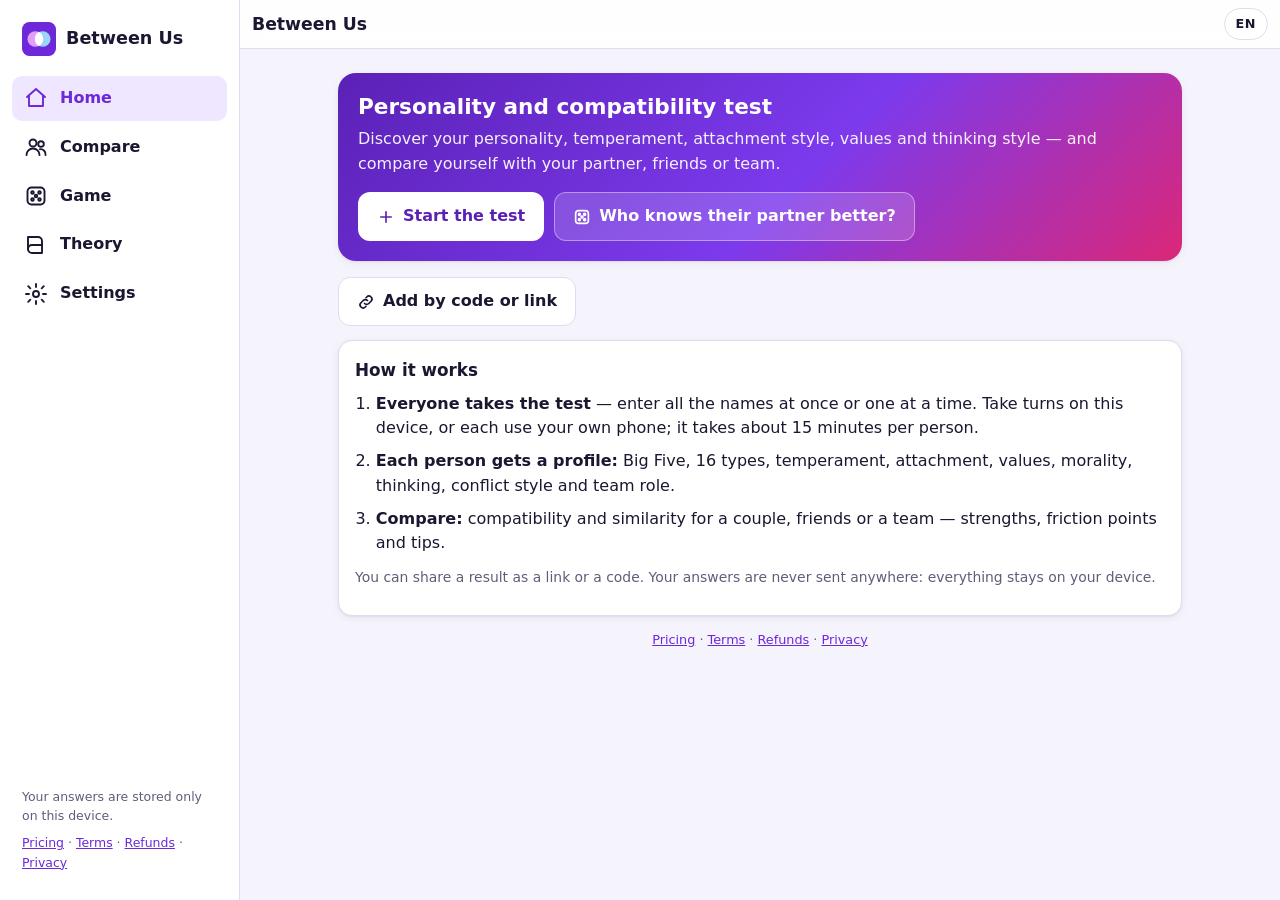
==== commit 8edc06f1: "Сайт: b5c50e0" ====
--- a/index.html
+++ b/index.html
@@ -13,7 +13,7 @@
 <link rel="manifest" href="manifest.webmanifest">
 <link rel="icon" href="icons/icon.svg" type="image/svg+xml">
 <link rel="apple-touch-icon" href="icons/apple-touch-icon.png">
-<link rel="stylesheet" href="css/app.css?v=c930b6f089">
+<link rel="stylesheet" href="css/app.css?v=08b0a964c2">
 </head>
 <body>
 <div class="layout">
@@ -41,13 +41,14 @@
   </div>
 </div>
 <div class="toast" id="toast" role="status" hidden></div>
-<script src="js/data.js?v=c930b6f089"></script>
-<script src="js/engine.js?v=c930b6f089"></script>
-<script src="js/game-data.js?v=c930b6f089"></script>
-<script src="js/game.js?v=c930b6f089"></script>
-<script src="js/strings.js?v=c930b6f089"></script>
-<script src="js/i18n.js?v=c930b6f089"></script>
-<script src="js/pay.js?v=c930b6f089"></script>
-<script src="js/app.js?v=c930b6f089"></script>
+<script src="js/data.js?v=08b0a964c2"></script>
+<script src="js/engine.js?v=08b0a964c2"></script>
+<script src="js/game-data.js?v=08b0a964c2"></script>
+<script src="js/game.js?v=08b0a964c2"></script>
+<script src="js/strings.js?v=08b0a964c2"></script>
+<script src="js/i18n.js?v=08b0a964c2"></script>
+<script src="js/pay.js?v=08b0a964c2"></script>
+<script src="js/sync.js?v=08b0a964c2"></script>
+<script src="js/app.js?v=08b0a964c2"></script>
 </body>
 </html>
--- a/css/app.css
+++ b/css/app.css
@@ -359,9 +359,15 @@
 
 /* full version: the card in place of paid sections, the price in the buy window */
 .lock-card { border: 2px solid var(--primary-soft); }
+.lock-in { margin-top: 14px; padding: 14px; border-radius: 12px; }
 .lock-card .card-h { display: flex; align-items: center; gap: 8px; }
 .lock-card .card-h svg, .inline-ic { width: 18px; height: 18px; flex: none; fill: none; stroke: var(--primary); stroke-width: 2.2; stroke-linecap: round; stroke-linejoin: round; }
 .inline-ic { display: inline-block; vertical-align: -3px; margin-right: 6px; }
+/* saving to Google Drive: settings card and the home-page reminder */
+#syncBox .card-h, .sync-bar { display: flex; align-items: center; gap: 8px; }
+#syncBox .card-h svg, .sync-bar > svg { width: 18px; height: 18px; flex: none; fill: none; stroke: var(--primary); stroke-width: 2.2; stroke-linecap: round; stroke-linejoin: round; }
+.sync-bar { gap: 12px; flex-wrap: wrap; }
+.sync-bar p { flex: 1 1 220px; margin: 0; }
 .price-big { font-size: 2em; font-weight: 700; margin: 0; }
 #modalBody .ins { margin: 12px 0 16px; }
 .tbl { overflow-x: auto; }
